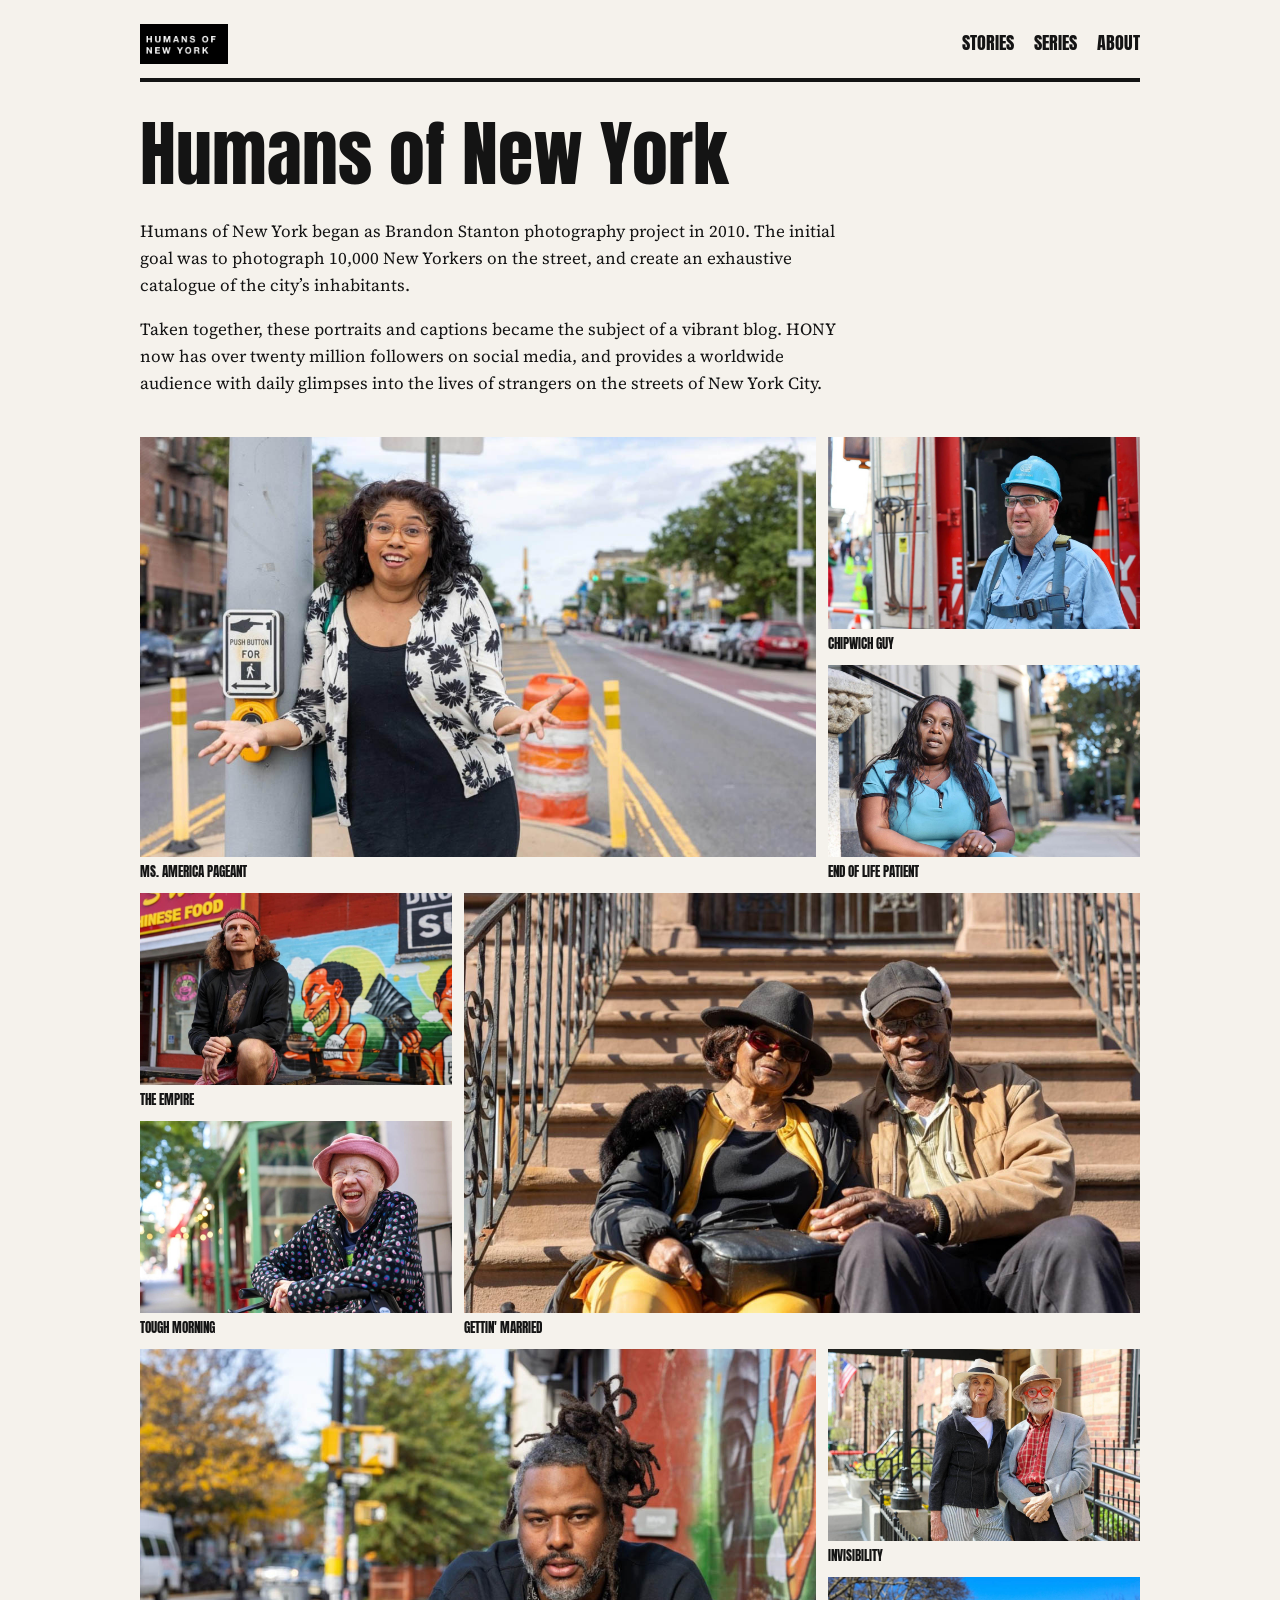
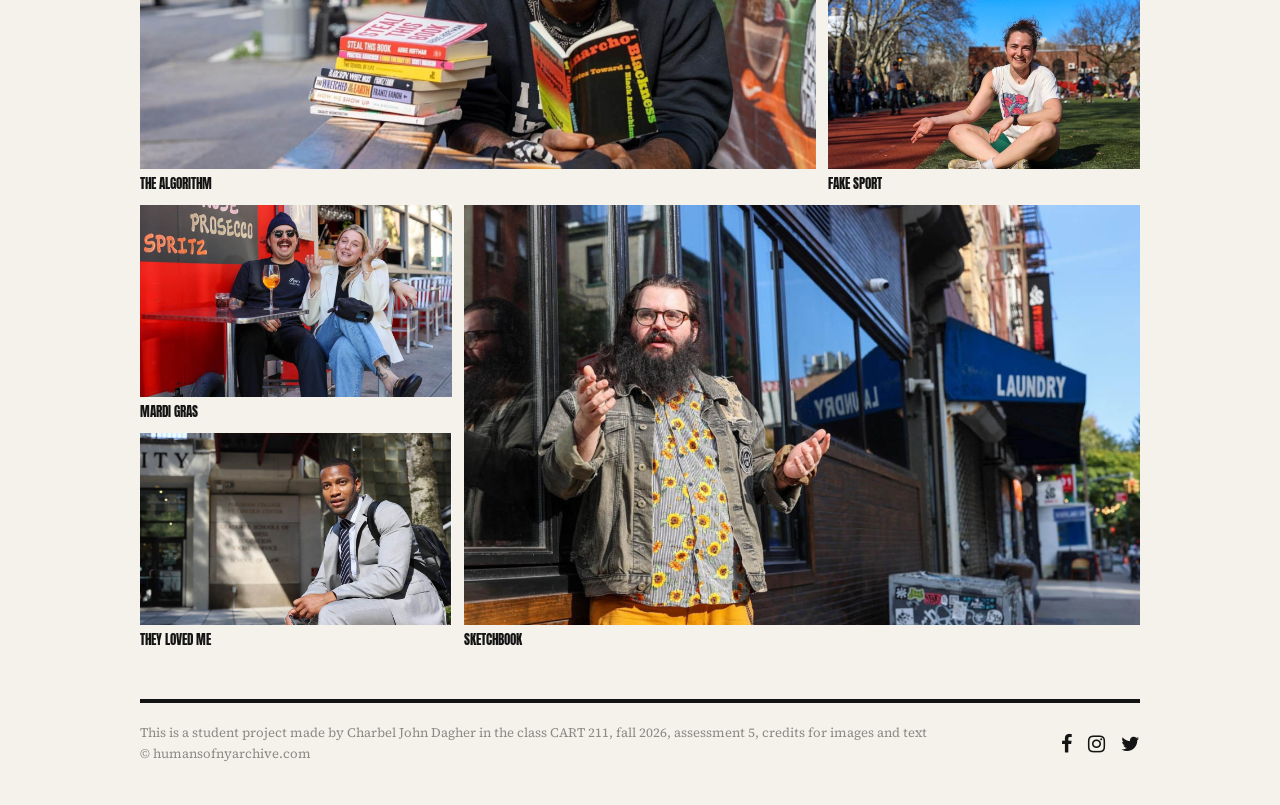
==== assessment5/index.html @ f138d674 "Add assessment 5" ====
<!DOCTYPE html>
<html lang="en">
<head>
  <meta charset="UTF-8">
  <meta name="viewport" content="width=device-width, initial-scale=1.0">
  <meta name="robots" content="noindex">
  <title>Humans of New York</title>
  <link rel="stylesheet" href="https://fonts.googleapis.com/css2?family=Anton&family=Source+Serif+4&display=swap">
  <link rel="stylesheet" href="https://cdnjs.cloudflare.com/ajax/libs/font-awesome/4.7.0/css/font-awesome.min.css">
  <link rel="stylesheet" href="css/style.css">
</head>
<body>
  <header>
    <a href="index.html"><img src="images/logo.png" alt="Humans of New York" width="88"></a>
    <nav>
      <ul>
        <li><a href="story.html">Stories</a></li>
        <li><a href="index.html#series">Series</a></li>
        <li><a href="index.html#about">About</a></li>
      </ul>
    </nav>
  </header>
  <main>
    <h1>Humans of New York</h1>
    <section id="about">
      <p>Humans of New York began as Brandon Stanton photography project in 2010. The initial goal was to photograph 10,000 New Yorkers on the street, and create an exhaustive catalogue of the city’s inhabitants.</p>
      <p>Taken together, these portraits and captions became the subject of a vibrant blog. HONY now has over twenty million followers on social media, and provides a worldwide audience with daily glimpses into the lives of strangers on the streets of New York City.</p>
    </section>
    <section id="series" class="galerie">
        <figure class="pic1"><a href="story.html"><img src="images/america_pageant.jpg" alt="Woman leaning on a crosswalk pole"></a><figcaption>Ms. America pageant</figcaption></figure>
        <figure class="pic2"><img src="images/chipwich_guy.jpg" alt="Worker in a blue hard hat"><figcaption>Chipwich guy</figcaption></figure>
        <figure class="pic3"><img src="images/end_of_life_patient.jpg" alt="Woman sitting on a stoop"><figcaption>End of life patient</figcaption></figure>
        <figure class="pic4"><img src="images/the_empire.jpg" alt="Young man in front of a mural"><figcaption>The Empire</figcaption></figure>
        <figure class="pic5"><img src="images/gettin_married.jpg" alt="Couple sitting on steps"><figcaption>Gettin' married</figcaption></figure>
        <figure class="pic6"><img src="images/tough_morning.jpg" alt="Older woman in a pink hat laughing"><figcaption>Tough morning</figcaption></figure>
        <figure class="pic7"><img src="images/the_algorithm.jpg" alt="Man reading next to a stack of books"><figcaption>The algorithm</figcaption></figure>
        <figure class="pic8"><img src="images/invisibility.jpg" alt="Older couple in front of a townhouse"><figcaption>Invisibility</figcaption></figure>
        <figure class="pic9"><img src="images/fake_sport.jpg" alt="Woman sitting on a sports field"><figcaption>Fake sport</figcaption></figure>
        <figure class="pic10"><img src="images/mardi_gras.jpg" alt="Two friends at a cafe table"><figcaption>Mardi Gras</figcaption></figure>
        <figure class="pic11"><img src="images/sketchbook.jpg" alt="Bearded man talking on a sidewalk"><figcaption>Sketchbook</figcaption></figure>
        <figure class="pic12"><img src="images/they_loved_me.jpg" alt="Young man in a suit"><figcaption>They loved me</figcaption></figure>
    </section>
  </main>
  <footer>
    <p>This is a student project made by Charbel John Dagher in the class CART 211, fall 2026, assessment 5, credits for images and text &copy; humansofnyarchive.com</p>
    <ul>
      <li><a href="https://www.facebook.com/humansofnewyork" aria-label="Facebook"><i class="fa fa-facebook"></i></a></li>
      <li><a href="https://www.instagram.com/humansofny" aria-label="Instagram"><i class="fa fa-instagram"></i></a></li>
      <li><a href="https://twitter.com/humansofny" aria-label="Twitter"><i class="fa fa-twitter"></i></a></li>
    </ul>
  </footer>
</body>
</html>
---- assessment5/css/style.css ----
*,
*::before,
*::after {
  box-sizing: border-box;
}
* {
  margin: 0;
}
html {
  -webkit-text-size-adjust: 100%;
  text-size-adjust: 100%;
}
body {
  min-height: 100vh;
  line-height: 1.5;
  -webkit-font-smoothing: antialiased;
}
img,
picture,
video,
canvas,
svg {
  display: block;
  max-width: 100%;
}
input,
button,
textarea,
select {
  font: inherit;
  color: inherit;
}
h1, h2, h3, h4, h5, h6 {
  line-height: 1.2;
  text-wrap: balance;
}
p {
  text-wrap: pretty;
}
p, h1, h2, h3, h4, h5, h6 {
  overflow-wrap: break-word;
}
nav ul,
ul[role="list"],
ol[role="list"] {
  list-style: none;
  padding: 0;
}
nav a,
footer a,
figure a {
  text-decoration: none;
}
a {
  color: inherit;
  text-decoration-skip-ink: auto;
}
button {
  cursor: pointer;
}
@media (prefers-reduced-motion: reduce) {
  *,
  *::before,
  *::after {
    animation-duration: 0.01ms !important;
    animation-iteration-count: 1 !important;
    transition-duration: 0.01ms !important;
    scroll-behavior: auto !important;
  }
}
body {
  font-family: "Source Serif 4", Georgia, serif;
  font-size: 17px;
  line-height: 1.6;
  color: #141414;
  background-color: #f5f2ec;
  padding-left: 20px;
  padding-right: 20px;
}
a {
  color: #141414;
}
header,
main,
footer {
  max-width: 1000px;
  margin-left: auto;
  margin-right: auto;
}
header {
  display: flex;
  justify-content: space-between;
  align-items: center;
  padding-top: 24px;
  padding-bottom: 14px;
  border-bottom: 4px solid #141414;
}
header ul {
  display: flex;
  column-gap: 20px;
  list-style: none;
}
header a {
  font-family: "Anton", sans-serif;
  font-size: 18px;
  text-transform: uppercase;
}
header a:hover {
  color: #c8412b;
}
header .current {
  color: #c8412b;
}
h1 {
  font-family: "Anton", sans-serif;
  font-weight: normal;
  font-size: 72px;
  line-height: 1;
  margin-top: 36px;
  margin-bottom: 28px;
}
#about {
  max-width: 700px;
  margin-bottom: 40px;
}
#about p {
  margin-bottom: 16px;
}
.galerie {
  display: grid;
  grid-template-columns: auto auto auto;
  gap: 12px;
  margin-bottom: 50px;
}
.galerie a {
  display: block;
}
.galerie img {
  width: 100%;
  height: 192px;
  object-fit: cover;
  object-position: top;
}
.pic1 img,
.pic5 img,
.pic7 img,
.pic11 img {
  height: 420px;
}
figcaption {
  font-family: "Anton", sans-serif;
  font-size: 13px;
  line-height: 18px;
  text-transform: uppercase;
  margin-top: 6px;
}
.pic1 {
  grid-column-start: 1;
  grid-column-end: 3;
  grid-row-start: 1;
  grid-row-end: 3;
}
.pic5 {
  grid-column-start: 2;
  grid-column-end: 4;
  grid-row-start: 3;
  grid-row-end: 5;
}
.pic7 {
  grid-column-start: 1;
  grid-column-end: 3;
  grid-row-start: 5;
  grid-row-end: 7;
}
.pic11 {
  grid-column-start: 2;
  grid-column-end: 4;
  grid-row-start: 7;
  grid-row-end: 9;
}
.story {
  display: grid;
  grid-template-columns: 1fr 2fr;
  column-gap: 40px;
  row-gap: 40px;
  margin-bottom: 50px;
}
.story h2 {
  grid-column-start: 1;
  grid-column-end: 3;
  grid-row-start: 1;
  grid-row-end: 2;
  text-align: right;
  font-family: "Anton", sans-serif;
  font-weight: normal;
  font-size: 34px;
  color: #c8412b;
}
.story img {
  grid-column-start: 1;
  grid-column-end: 2;
  grid-row-start: 2;
  grid-row-end: 3;
}
.story div {
  grid-column-start: 2;
  grid-column-end: 3;
  grid-row-start: 2;
  grid-row-end: 3;
}
.story p {
  margin-bottom: 18px;
}
footer {
  display: flex;
  justify-content: space-between;
  align-items: center;
  column-gap: 24px;
  padding-top: 20px;
  padding-bottom: 40px;
  border-top: 4px solid #141414;
  font-size: 13px;
  color: #8d8a84;
}
footer ul {
  display: flex;
  column-gap: 16px;
  list-style: none;
  padding-left: 0;
  font-size: 20px;
}
footer a:hover {
  color: #c8412b;
}
@media (max-width: 700px) {
  h1 {
    font-size: 48px;
  }
  header a {
    font-size: 15px;
  }
  header ul {
    column-gap: 12px;
  }
  .galerie {
    grid-template-columns: auto auto;
    gap: 8px;
  }
  .galerie img {
    height: 98px;
  }
  .pic1 img,
  .pic5 img,
  .pic7 img,
  .pic11 img {
    height: 226px;
  }
  figcaption {
    font-size: 11px;
    line-height: 16px;
    margin-top: 6px;
  }
  .pic1 {
    grid-column-start: 1;
    grid-column-end: 3;
    grid-row-start: 1;
    grid-row-end: 3;
  }
  .pic5 {
    grid-column-start: 1;
    grid-column-end: 3;
    grid-row-start: 5;
    grid-row-end: 7;
  }
  .pic7 {
    grid-column-start: 1;
    grid-column-end: 3;
    grid-row-start: 7;
    grid-row-end: 9;
  }
  .pic11 {
    grid-column-start: 1;
    grid-column-end: 3;
    grid-row-start: 11;
    grid-row-end: 13;
  }
  .story {
    grid-template-columns: 1fr;
    row-gap: 20px;
  }
  .story h2 {
    grid-column-start: 1;
    grid-column-end: 2;
    grid-row-start: 1;
    grid-row-end: 2;
    text-align: left;
  }
  .story img {
    grid-column-start: 1;
    grid-column-end: 2;
    grid-row-start: 2;
    grid-row-end: 3;
  }
  .story div {
    grid-column-start: 1;
    grid-column-end: 2;
    grid-row-start: 3;
    grid-row-end: 4;
  }
  footer {
    flex-direction: column;
    align-items: flex-start;
    row-gap: 16px;
  }
}
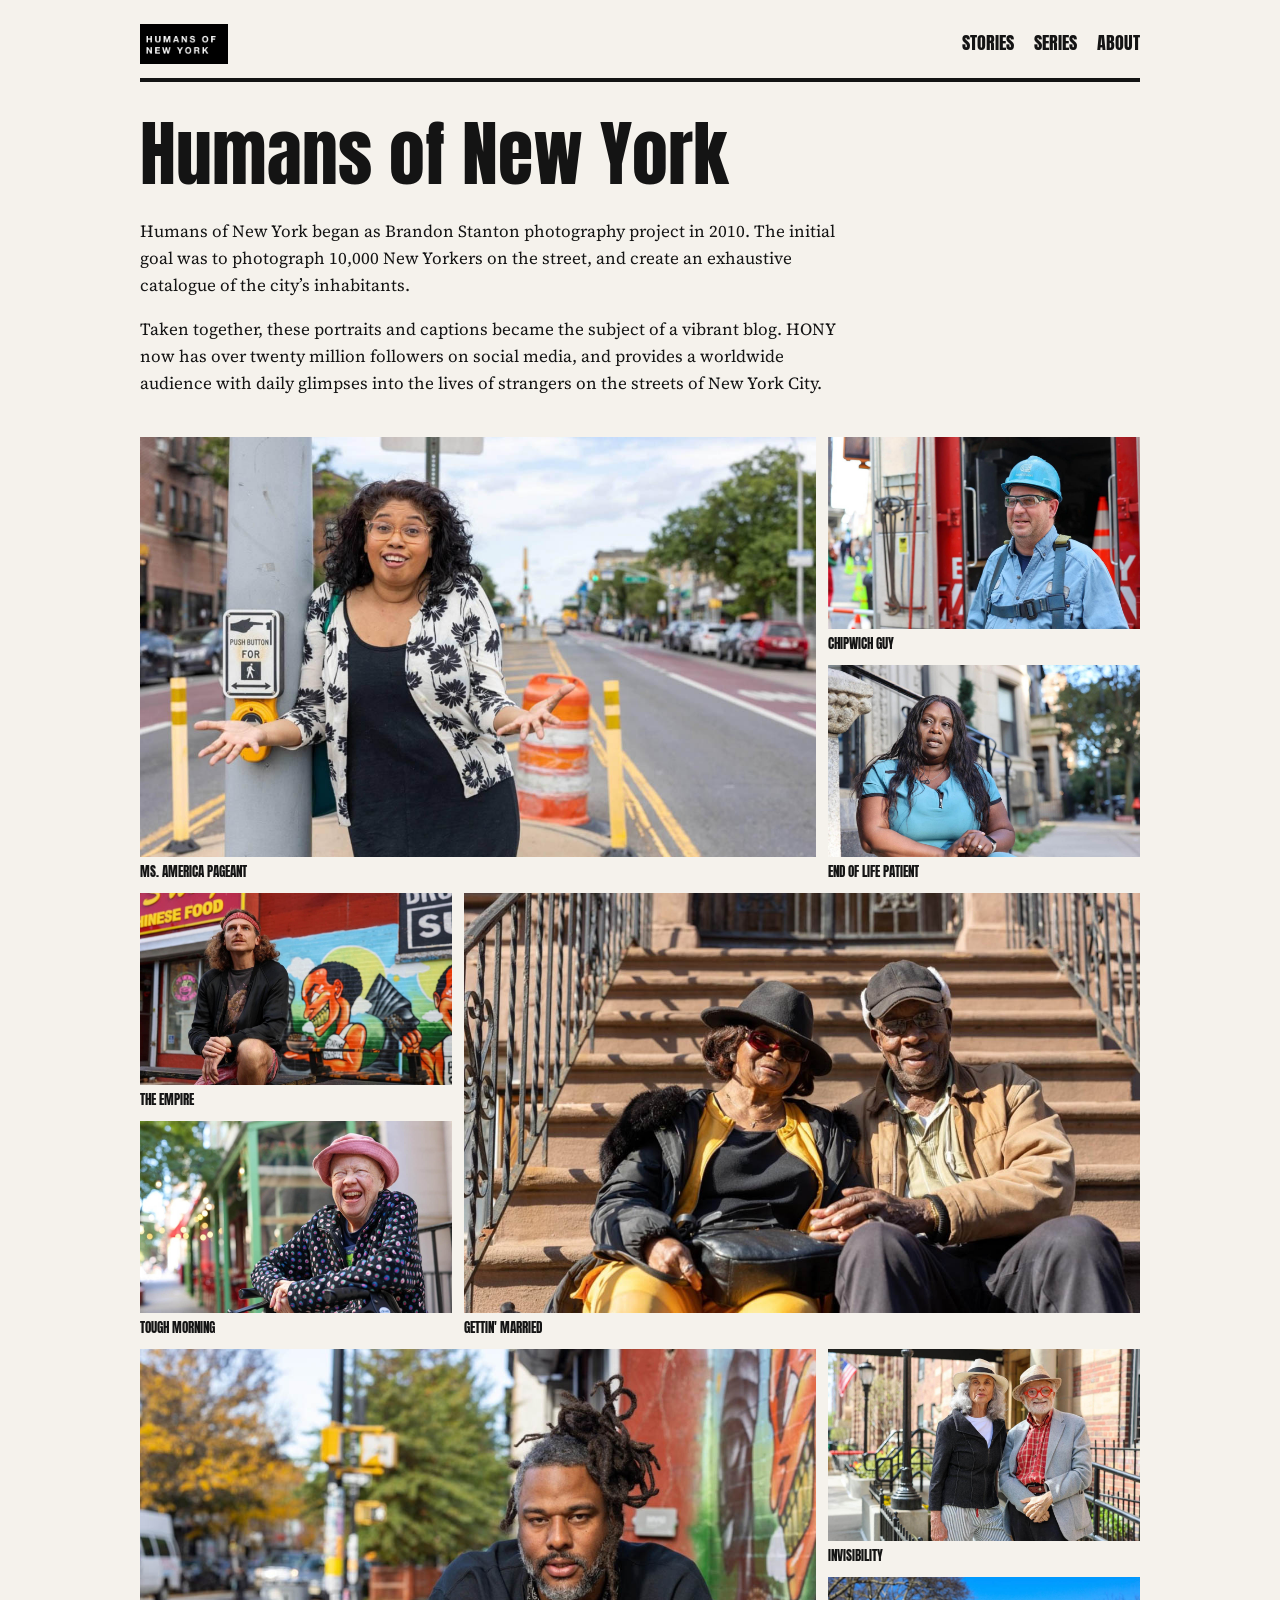
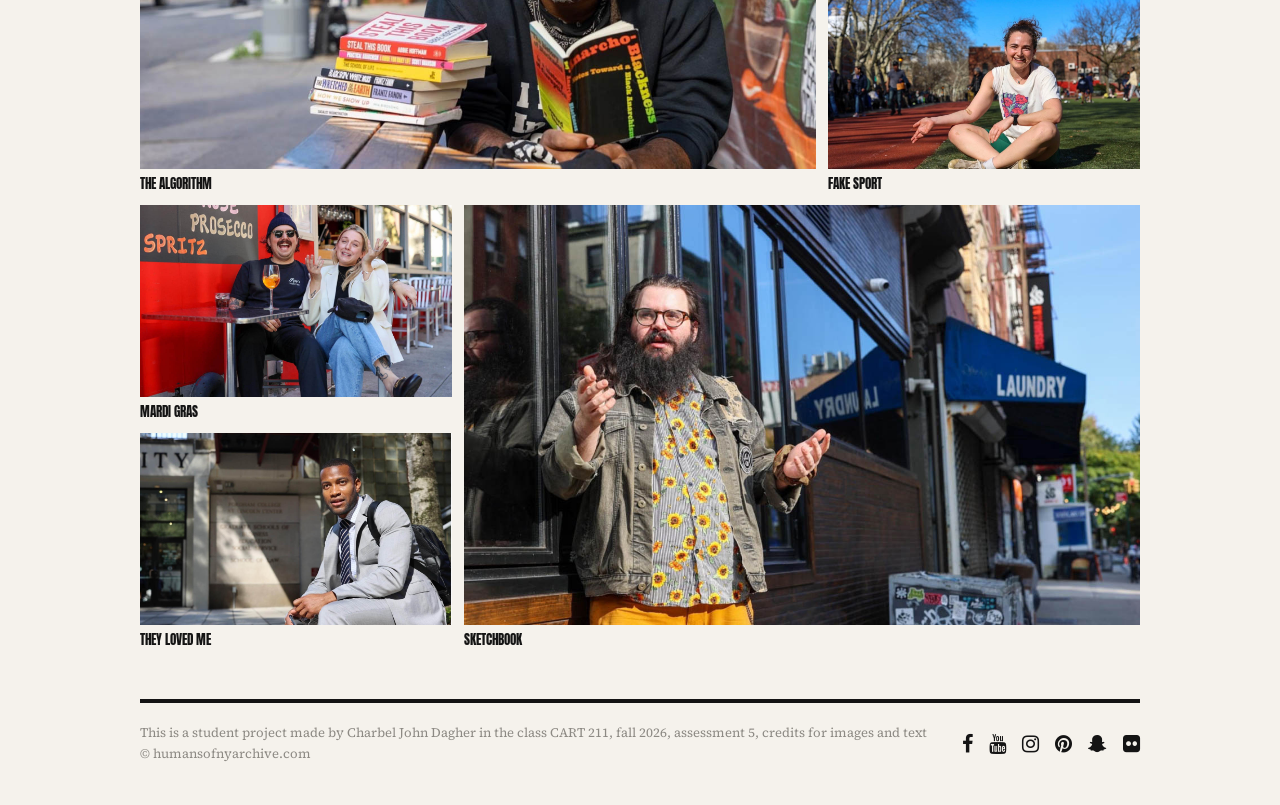
==== commit ab2a28c2: "Update footer icons" ====
--- a/assessment5/index.html
+++ b/assessment5/index.html
@@ -44,9 +44,12 @@
   <footer>
     <p>This is a student project made by Charbel John Dagher in the class CART 211, fall 2026, assessment 5, credits for images and text &copy; humansofnyarchive.com</p>
     <ul>
-      <li><a href="https://www.facebook.com/humansofnewyork" aria-label="Facebook"><i class="fa fa-facebook"></i></a></li>
-      <li><a href="https://www.instagram.com/humansofny" aria-label="Instagram"><i class="fa fa-instagram"></i></a></li>
-      <li><a href="https://twitter.com/humansofny" aria-label="Twitter"><i class="fa fa-twitter"></i></a></li>
+      <li><a href="#" class="fa fa-facebook"></a></li>
+      <li><a href="#" class="fa fa-youtube"></a></li>
+      <li><a href="#" class="fa fa-instagram"></a></li>
+      <li><a href="#" class="fa fa-pinterest"></a></li>
+      <li><a href="#" class="fa fa-snapchat-ghost"></a></li>
+      <li><a href="#" class="fa fa-flickr"></a></li>
     </ul>
   </footer>
 </body>
